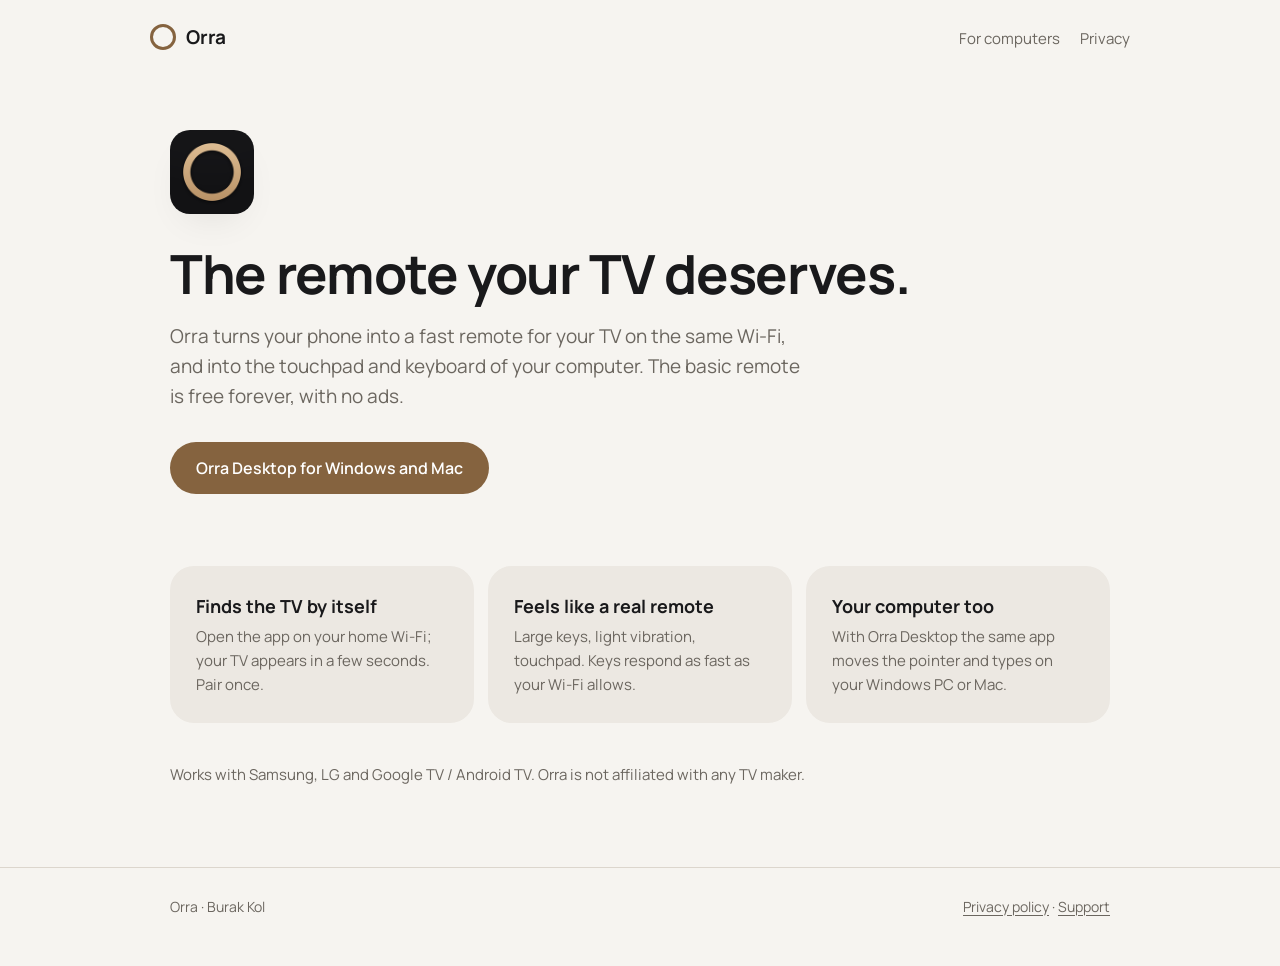
==== index.html @ f411d25e "Orra web pages: home, privacy, Orra Desktop download" ====
<!doctype html>
<html lang="tr">
<head>
<meta charset="utf-8">
<meta name="viewport" content="width=device-width, initial-scale=1">
<title>Orra: TV kumandası</title>
<meta name="description" content="Orra telefonunu TV'n ve bilgisayarın için hızlı bir kumandaya çevirir. Temel kumanda hep ücretsiz, reklam yok.">
<meta name="theme-color" content="#121214">
<link rel="icon" href="assets/icon-64.png">
<link rel="apple-touch-icon" href="assets/icon-180.png">
<link rel="stylesheet" href="assets/site.css">
<style>
  .hero { padding: 56px 0 8px; max-width: 760px; }
  .hero .actions { display: flex; flex-wrap: wrap; gap: 12px; margin-top: 30px; }
  .icon { width: 84px; height: 84px; border-radius: 20px; display: block; margin-bottom: 30px; box-shadow: 0 16px 40px -18px var(--shadow); }
  .grid { display: grid; gap: 14px; margin-top: 64px; }
  @media (min-width: 760px) { .grid { grid-template-columns: repeat(3, 1fr); } }
  .grid .card p { margin: 0; color: var(--muted); font-size: 15px; }
  .brands { margin-top: 40px; color: var(--muted); font-size: 15px; }
</style>
</head>
<body>
<header class="wrap top">
  <a class="brand" href="./"><span class="ring" aria-hidden="true"></span>Orra</a>
  <nav><a href="pc/" data-en="For computers">Bilgisayar için</a><a href="privacy.html" data-en="Privacy">Gizlilik</a></nav>
</header>

<main class="wrap">
  <section class="hero">
    <img class="icon" src="assets/icon-180.png" alt="">
    <h1 data-en="The remote your TV deserves.">TV'nin hak ettiği kumanda.</h1>
    <p class="lead" data-en="Orra turns your phone into a fast remote for your TV on the same Wi-Fi, and into the touchpad and keyboard of your computer. The basic remote is free forever, with no ads.">Orra, telefonunu aynı Wi-Fi'daki TV'n için hızlı bir kumandaya, bilgisayarın için de touchpad ve klavyeye çevirir. Temel kumanda hep ücretsiz, reklam yok.</p>
    <div class="actions">
      <a class="btn" href="pc/" data-en="Orra Desktop for Windows and Mac">Windows ve Mac için Orra Desktop</a>
    </div>
  </section>

  <section class="grid">
    <div class="card">
      <h3 data-en="Finds the TV by itself">TV'yi kendisi bulur</h3>
      <p data-en="Open the app on your home Wi-Fi; your TV appears in a few seconds. Pair once.">Ev Wi-Fi'nda uygulamayı aç, TV'n birkaç saniyede listede çıkar. Bir kez eşleştirirsin.</p>
    </div>
    <div class="card">
      <h3 data-en="Feels like a real remote">Gerçek kumanda gibi</h3>
      <p data-en="Large keys, light vibration, touchpad. Keys respond as fast as your Wi-Fi allows.">Büyük tuşlar, hafif titreşim, touchpad. Tuşlar Wi-Fi'nın izin verdiği hızda yanıt verir.</p>
    </div>
    <div class="card">
      <h3 data-en="Your computer too">Bilgisayarın da</h3>
      <p data-en="With Orra Desktop the same app moves the pointer and types on your Windows PC or Mac.">Orra Desktop ile aynı uygulama, Windows bilgisayarında ya da Mac'inde fareyi oynatır ve yazı yazar.</p>
    </div>
  </section>

  <p class="brands" data-en="Works with Samsung, LG and Google TV / Android TV. Orra is not affiliated with any TV maker.">Samsung, LG ve Google TV / Android TV ile çalışır. Orra hiçbir TV üreticisiyle bağlantılı değildir.</p>
</main>

<footer>
  <div class="wrap">
    <span>Orra · Burak Kol</span>
    <span><a href="privacy.html" data-en="Privacy policy">Gizlilik politikası</a> · <a href="mailto:kol.burak@icloud.com" data-en="Support">Destek</a></span>
  </div>
</footer>
<script>
  if (!/^tr\b/i.test(navigator.language || 'tr')) {
    document.documentElement.lang = 'en';
    document.title = 'Orra: TV remote';
    document.querySelectorAll('[data-en]').forEach(function (el) { el.textContent = el.getAttribute('data-en'); });
  }
</script>
</body>
</html>
---- assets/site.css ----
/* Orra web pages. Same palette and type as the app (lib/app/theme.dart): graphite, off-white,
   bronze accent, Manrope. Dark by default, paper in light mode. */
@font-face {
  font-family: "Manrope";
  src: url("Manrope-Variable.ttf") format("truetype");
  font-weight: 200 800;
  font-display: swap;
}

:root {
  --bg: #121214;
  --raised: #1C1C1F;
  --key: #26262A;
  --key-edge: #34343A;
  --fg: #F2EFEA;
  --muted: #9C978F;
  --accent: #CDA77E;
  --on-accent: #121214;
  --highlight: rgba(255, 255, 255, .08);
  --shadow: rgba(0, 0, 0, .55);
}
@media (prefers-color-scheme: light) {
  :root {
    --bg: #F6F4F0;
    --raised: #ECE8E2;
    --key: #FFFFFF;
    --key-edge: #DCD6CD;
    --fg: #19191B;
    --muted: #6B665F;
    --accent: #85633F;
    --on-accent: #FFFFFF;
    --highlight: rgba(255, 255, 255, .7);
    --shadow: rgba(0, 0, 0, .12);
  }
}

* { box-sizing: border-box; }
html { -webkit-text-size-adjust: 100%; }
body {
  margin: 0;
  background: var(--bg);
  color: var(--fg);
  font: 400 17px/1.6 "Manrope", -apple-system, "Segoe UI", Roboto, sans-serif;
  -webkit-font-smoothing: antialiased;
}
a { color: var(--accent); text-underline-offset: 3px; }
.wrap { max-width: 980px; margin: 0 auto; padding: 0 20px; }

/* Top bar */
.top { display: flex; align-items: center; justify-content: space-between; padding: 22px 0; }
.brand { display: flex; align-items: center; gap: 10px; color: var(--fg); text-decoration: none; font-weight: 700; font-size: 19px; letter-spacing: -.01em; }
.ring { width: 26px; height: 26px; border: 3px solid var(--accent); border-radius: 50%; flex: none; }
.top nav a { color: var(--muted); text-decoration: none; font-size: 15px; margin-left: 20px; }
.top nav a:hover { color: var(--fg); }

/* Type */
h1 { font-size: clamp(34px, 6vw, 54px); line-height: 1.08; letter-spacing: -.025em; font-weight: 700; margin: 0 0 18px; }
h2 { font-size: 24px; letter-spacing: -.015em; font-weight: 700; margin: 0 0 10px; }
h3 { font-size: 18px; font-weight: 700; margin: 0 0 4px; }
.lead { font-size: 19px; color: var(--muted); max-width: 34em; margin: 0; }
.muted { color: var(--muted); }
.small { font-size: 14px; }

/* Buttons, like the app's primary button */
.btn {
  display: inline-flex; align-items: center; justify-content: center; gap: 10px;
  min-height: 52px; padding: 0 26px; border-radius: 999px;
  background: var(--accent); color: var(--on-accent);
  font: 600 16px/1 "Manrope", sans-serif; text-decoration: none; border: 0; cursor: pointer;
}
.btn:hover { filter: brightness(1.06); }
.btn.ghost { background: transparent; color: var(--accent); box-shadow: inset 0 0 0 1.5px var(--accent); }
.btn[aria-disabled="true"] { background: var(--key); color: var(--muted); box-shadow: none; cursor: default; filter: none; }
.btn svg { width: 18px; height: 18px; }

/* Cards */
.card { background: var(--raised); border-radius: 24px; padding: 26px; }

/* Footer */
footer { border-top: 1px solid var(--key-edge); margin-top: 80px; padding: 28px 0 48px; color: var(--muted); font-size: 14px; }
footer .wrap { display: flex; flex-wrap: wrap; gap: 8px 24px; justify-content: space-between; }
footer a { color: var(--muted); }

@media (max-width: 640px) {
  body { font-size: 16px; }
  .top nav a { margin-left: 14px; }
  .card { padding: 22px; border-radius: 20px; }
}
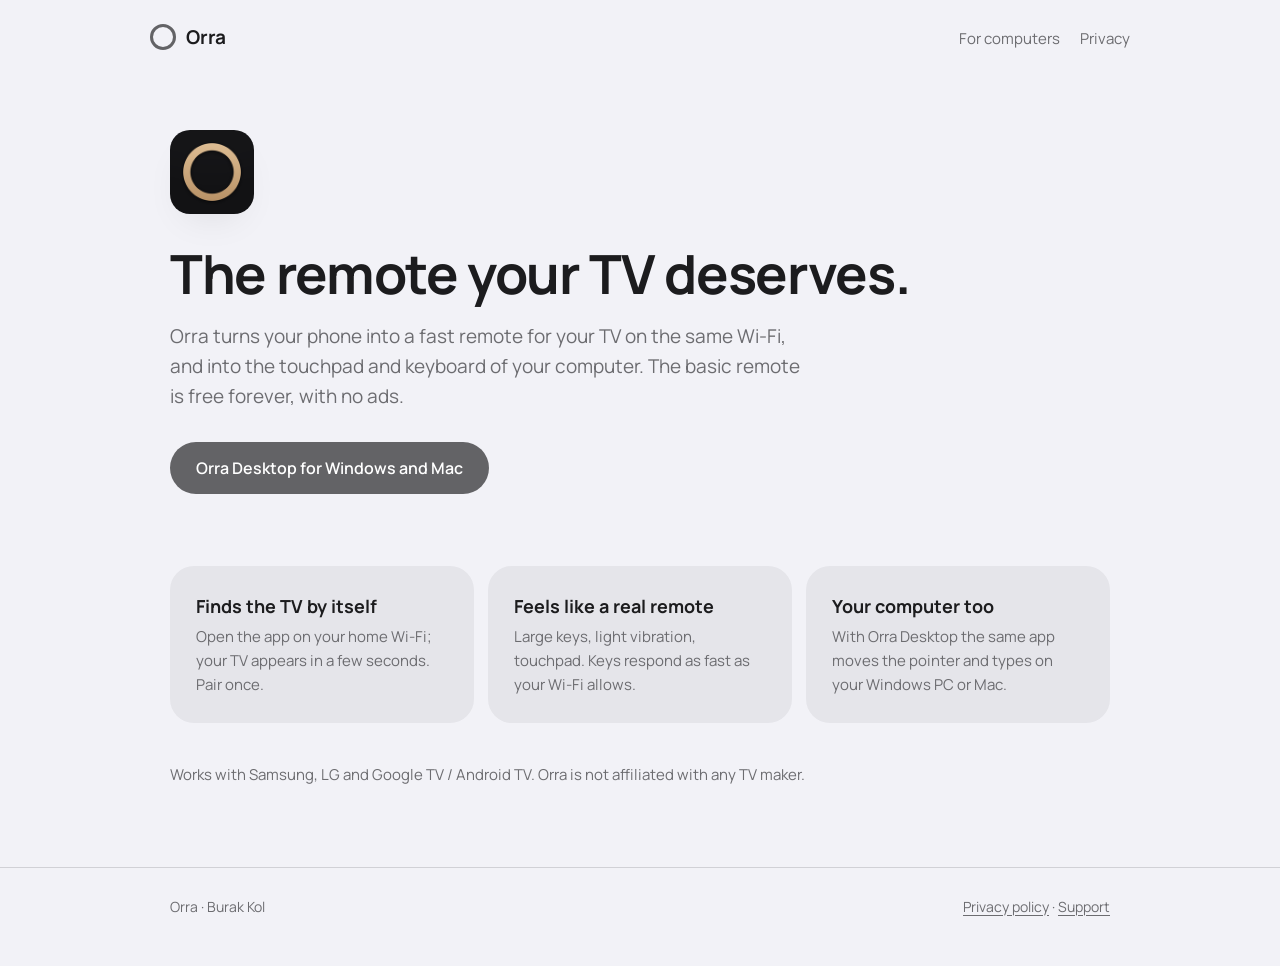
==== commit 74511357: "Apple system gray palette" ====
--- a/index.html
+++ b/index.html
@@ -5,7 +5,7 @@
 <meta name="viewport" content="width=device-width, initial-scale=1">
 <title>Orra: TV kumandası</title>
 <meta name="description" content="Orra telefonunu TV'n ve bilgisayarın için hızlı bir kumandaya çevirir. Temel kumanda hep ücretsiz, reklam yok.">
-<meta name="theme-color" content="#121214">
+<meta name="theme-color" content="#000000">
 <link rel="icon" href="assets/icon-64.png">
 <link rel="apple-touch-icon" href="assets/icon-180.png">
 <link rel="stylesheet" href="assets/site.css">
--- a/assets/site.css
+++ b/assets/site.css
@@ -1,5 +1,5 @@
-/* Orra web pages. Same palette and type as the app (lib/app/theme.dart): graphite, off-white,
-   bronze accent, Manrope. Dark by default, paper in light mode. */
+/* Orra web pages. Same palette and type as the app (lib/app/theme.dart): Apple system grays,
+   one light-gray accent, Manrope. Dark by default, light mode follows the system. */
 @font-face {
   font-family: "Manrope";
   src: url("Manrope-Variable.ttf") format("truetype");
@@ -8,26 +8,26 @@
 }
 
 :root {
-  --bg: #121214;
-  --raised: #1C1C1F;
-  --key: #26262A;
-  --key-edge: #34343A;
-  --fg: #F2EFEA;
-  --muted: #9C978F;
-  --accent: #CDA77E;
-  --on-accent: #121214;
+  --bg: #000000;
+  --raised: #1C1C1E;
+  --key: #2C2C2E;
+  --key-edge: #3A3A3C;
+  --fg: #F2F2F7;
+  --muted: #98989F;
+  --accent: #AEAEB2;
+  --on-accent: #000000;
   --highlight: rgba(255, 255, 255, .08);
   --shadow: rgba(0, 0, 0, .55);
 }
 @media (prefers-color-scheme: light) {
   :root {
-    --bg: #F6F4F0;
-    --raised: #ECE8E2;
+    --bg: #F2F2F7;
+    --raised: #E5E5EA;
     --key: #FFFFFF;
-    --key-edge: #DCD6CD;
-    --fg: #19191B;
-    --muted: #6B665F;
-    --accent: #85633F;
+    --key-edge: #D1D1D6;
+    --fg: #1C1C1E;
+    --muted: #6C6C70;
+    --accent: #636366;
     --on-accent: #FFFFFF;
     --highlight: rgba(255, 255, 255, .7);
     --shadow: rgba(0, 0, 0, .12);
